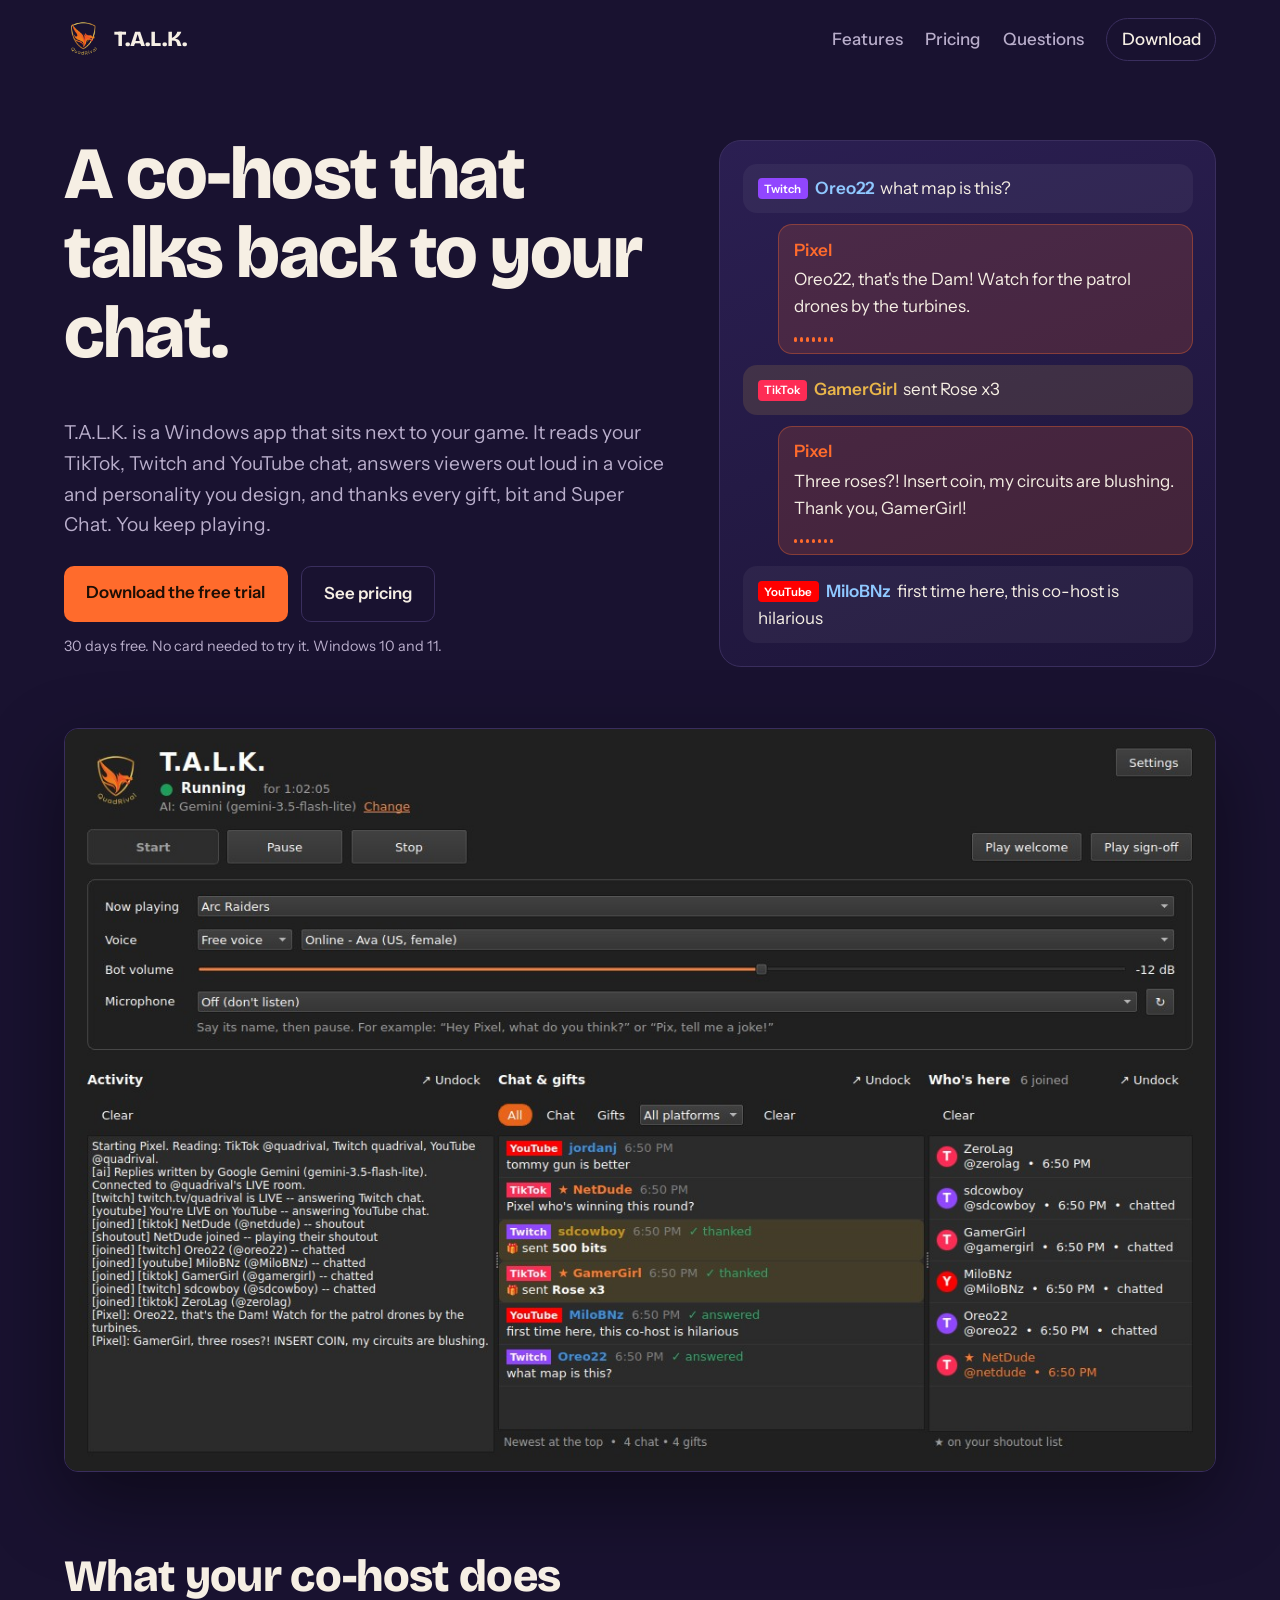
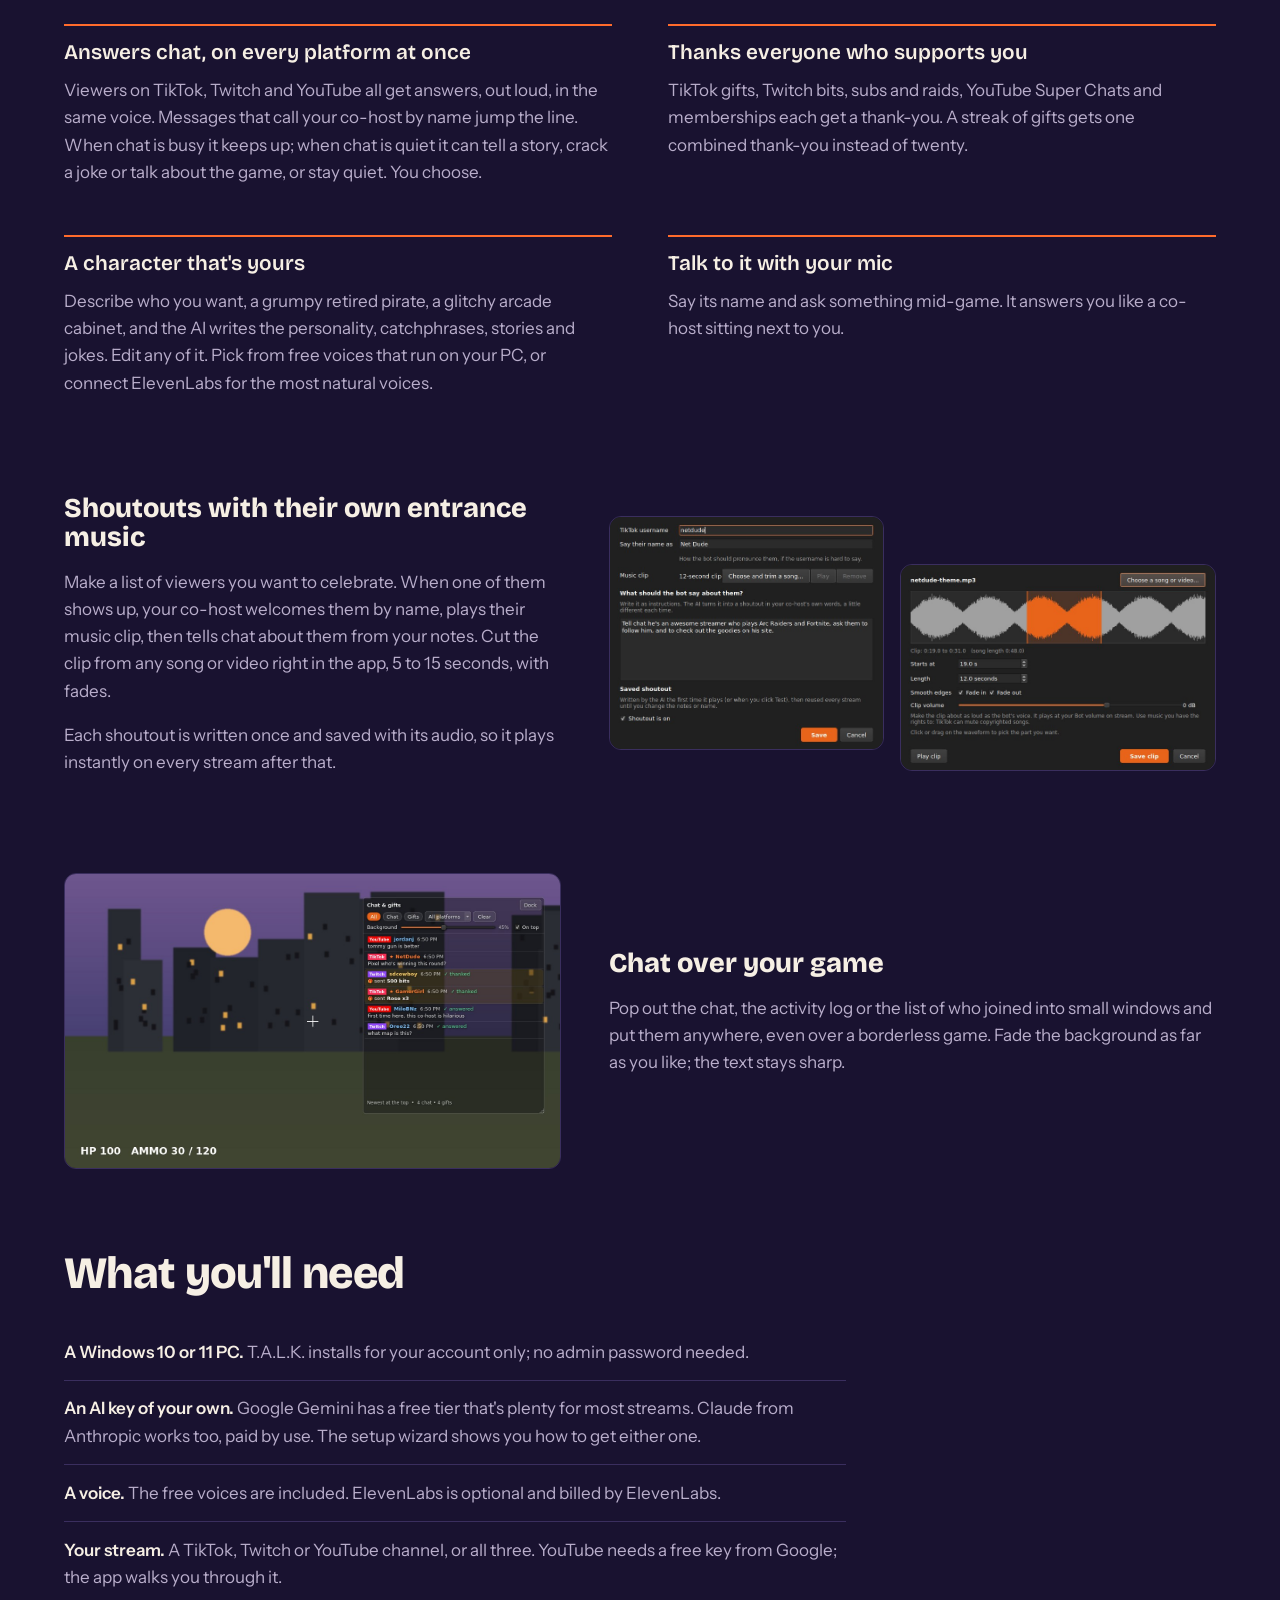
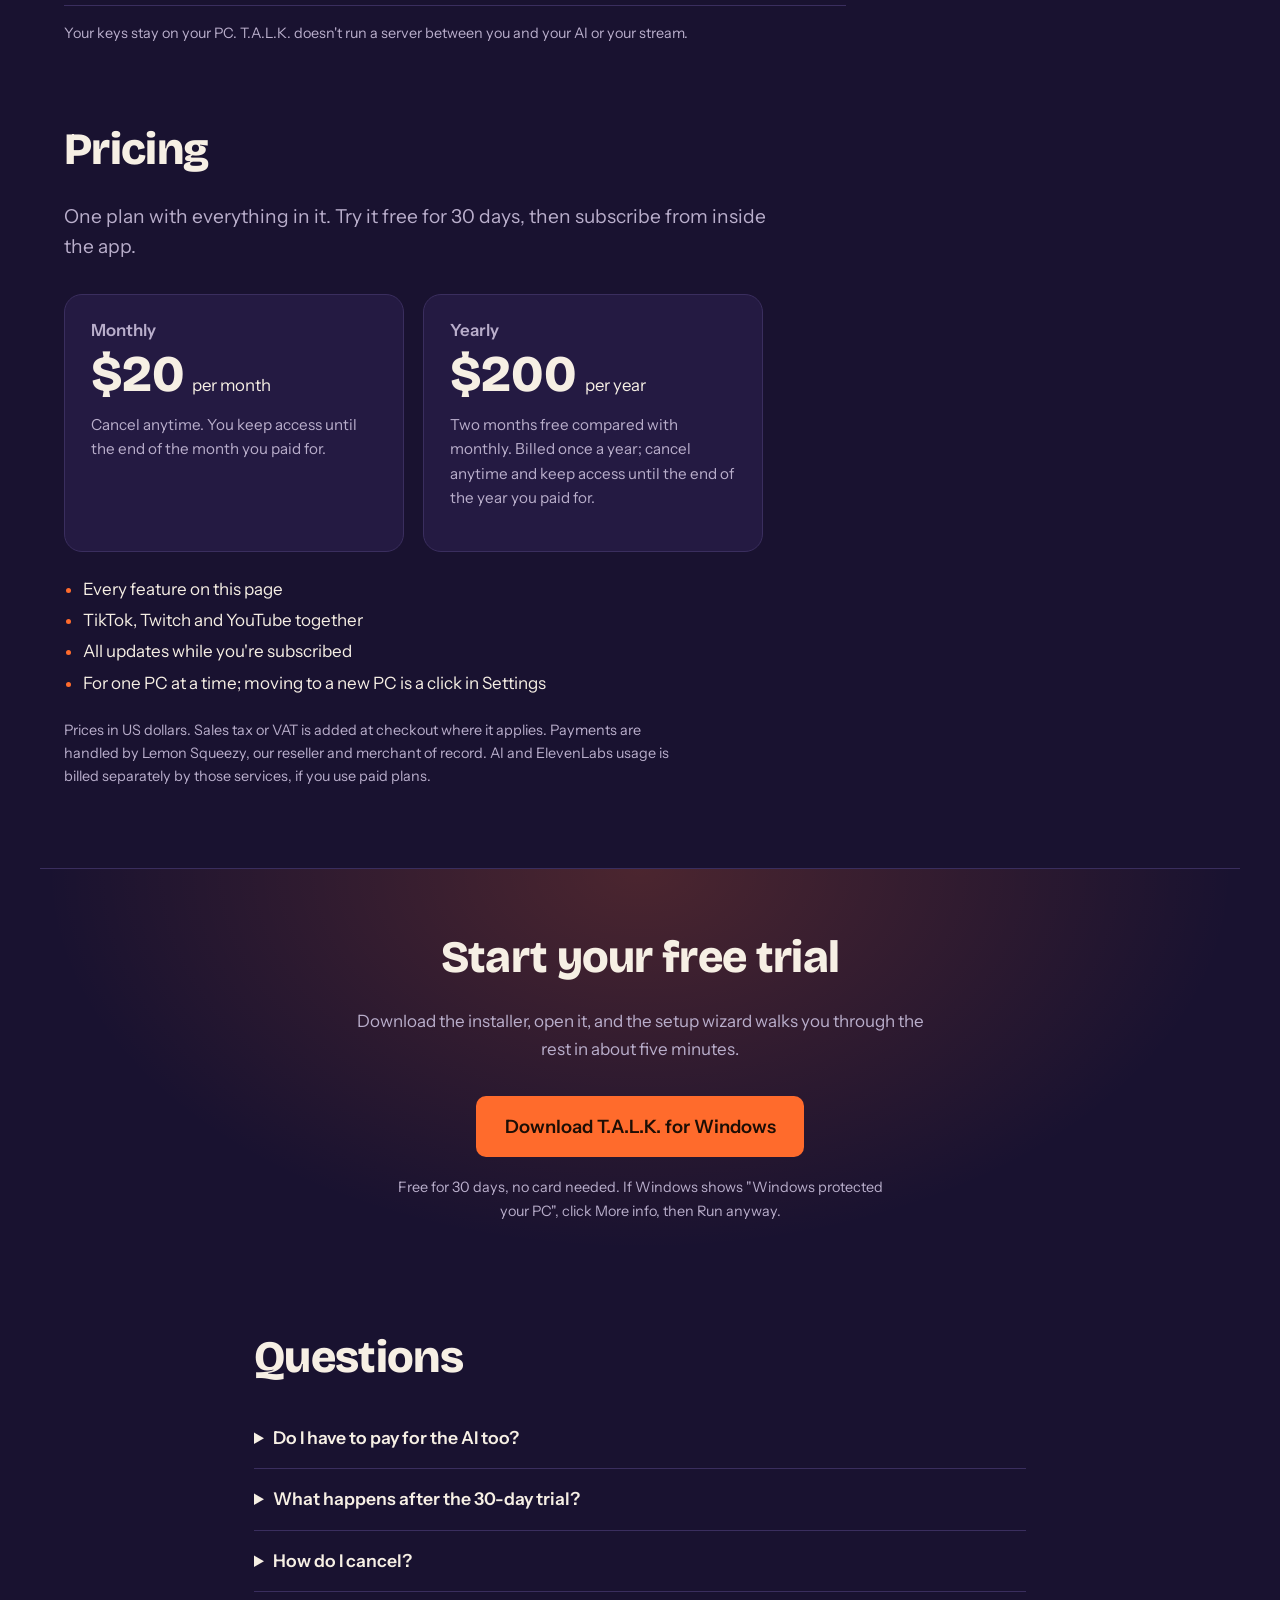
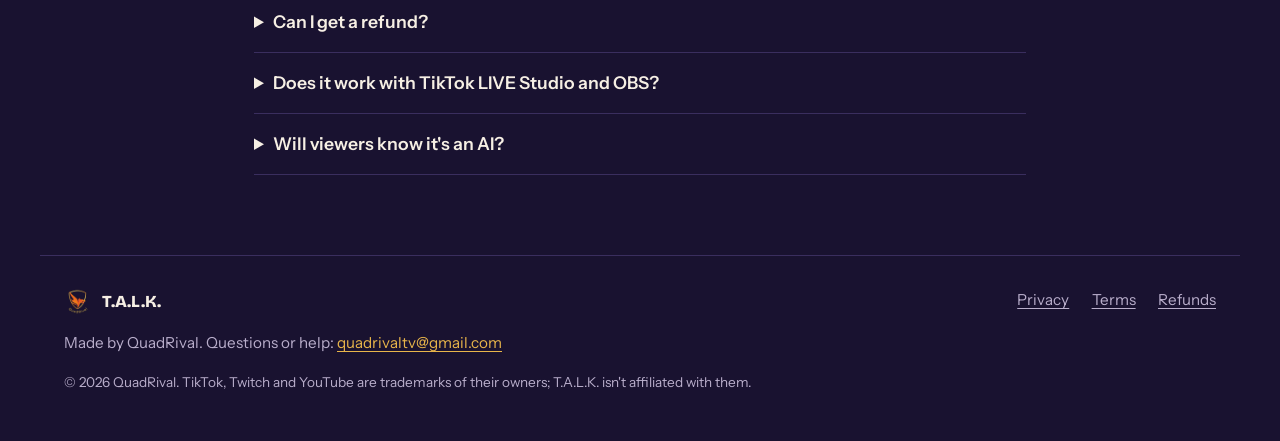
==== index.html @ 5dd4b15f "Add files via upload" ====
<!DOCTYPE html>
<html lang="en">
<head>
<meta charset="utf-8">
<meta name="viewport" content="width=device-width, initial-scale=1">
<title>T.A.L.K. – an AI co-host for your live streams</title>
<meta name="description" content="T.A.L.K. is a Windows app that adds an AI co-host to your TikTok, Twitch and YouTube live streams. It reads chat, answers viewers out loud and thanks gifters.">
<link rel="icon" href="assets/favicon.png">
<link rel="preconnect" href="https://fonts.googleapis.com">
<link rel="preconnect" href="https://fonts.gstatic.com" crossorigin>
<link href="https://fonts.googleapis.com/css2?family=Bricolage+Grotesque:opsz,wght@12..96,600;12..96,800&family=Instrument+Sans:wght@400;500;600&display=swap" rel="stylesheet">
<link rel="stylesheet" href="style.css">
</head>
<body>

<header class="top">
  <a class="brand" href="./"><img src="assets/logo.png" alt="" width="40" height="40"><span>T.A.L.K.</span></a>
  <nav>
    <a href="#features">Features</a>
    <a href="#pricing">Pricing</a>
    <a href="#faq">Questions</a>
    <a class="nav-cta" href="#download">Download</a>
  </nav>
</header>

<main>
  <section class="hero">
    <div class="hero-copy">
      <h1>A co-host that talks back to your chat.</h1>
      <p class="lead">T.A.L.K. is a Windows app that sits next to your game. It reads your TikTok, Twitch and YouTube chat, answers viewers out loud in a voice and personality you design, and thanks every gift, bit and Super Chat. You keep playing.</p>
      <div class="actions">
        <a class="button primary" href="#download">Download the free trial</a>
        <a class="button quiet" href="#pricing">See pricing</a>
      </div>
      <p class="fine">30 days free. No card needed to try it. Windows 10 and 11.</p>
    </div>

    <div class="stage" aria-label="Example of T.A.L.K. answering live chat">
      <ol class="chat">
        <li class="msg" style="--i:0"><span class="badge twitch">Twitch</span><b>Oreo22</b><p>what map is this?</p></li>
        <li class="msg bot" style="--i:1"><b>Pixel</b><p>Oreo22, that's the Dam! Watch for the patrol drones by the turbines.</p><span class="voice" aria-hidden="true"><i></i><i></i><i></i><i></i><i></i><i></i><i></i></span></li>
        <li class="msg gift" style="--i:2"><span class="badge tiktok">TikTok</span><b>GamerGirl</b><p>sent Rose x3</p></li>
        <li class="msg bot" style="--i:3"><b>Pixel</b><p>Three roses?! Insert coin, my circuits are blushing. Thank you, GamerGirl!</p><span class="voice" aria-hidden="true"><i></i><i></i><i></i><i></i><i></i><i></i><i></i></span></li>
        <li class="msg" style="--i:4"><span class="badge youtube">YouTube</span><b>MiloBNz</b><p>first time here, this co-host is hilarious</p></li>
      </ol>
    </div>
  </section>

  <figure class="shot wide">
    <img src="assets/screen-main.jpg" alt="The T.A.L.K. window while live: controls at the top, then the activity log, a combined Chat and gifts list with TikTok, Twitch and YouTube badges, and a list of who joined." width="1240" height="800" loading="lazy">
  </figure>

  <section id="features" class="features">
    <h2>What your co-host does</h2>

    <div class="feature">
      <div class="feature-text">
        <h3>Answers chat, on every platform at once</h3>
        <p>Viewers on TikTok, Twitch and YouTube all get answers, out loud, in the same voice. Messages that call your co-host by name jump the line. When chat is busy it keeps up; when chat is quiet it can tell a story, crack a joke or talk about the game, or stay quiet. You choose.</p>
      </div>
      <div class="feature-text">
        <h3>Thanks everyone who supports you</h3>
        <p>TikTok gifts, Twitch bits, subs and raids, YouTube Super Chats and memberships each get a thank-you. A streak of gifts gets one combined thank-you instead of twenty.</p>
      </div>
      <div class="feature-text">
        <h3>A character that's yours</h3>
        <p>Describe who you want, a grumpy retired pirate, a glitchy arcade cabinet, and the AI writes the personality, catchphrases, stories and jokes. Edit any of it. Pick from free voices that run on your PC, or connect ElevenLabs for the most natural voices.</p>
      </div>
      <div class="feature-text">
        <h3>Talk to it with your mic</h3>
        <p>Say its name and ask something mid-game. It answers you like a co-host sitting next to you.</p>
      </div>
    </div>

    <div class="split">
      <div class="split-text">
        <h3>Shoutouts with their own entrance music</h3>
        <p>Make a list of viewers you want to celebrate. When one of them shows up, your co-host welcomes them by name, plays their music clip, then tells chat about them from your notes. Cut the clip from any song or video right in the app, 5 to 15 seconds, with fades.</p>
        <p>Each shoutout is written once and saved with its audio, so it plays instantly on every stream after that.</p>
      </div>
      <div class="split-shots">
        <img src="assets/screen-shoutout.jpg" alt="Editing a shoutout: TikTok username, the name to say, a 12-second music clip and notes for what to tell chat." width="611" height="520" loading="lazy">
        <img src="assets/screen-trimmer.jpg" alt="The clip trimmer: a song's waveform with a 12-second section highlighted, start and length settings, fades and volume." width="720" height="470" loading="lazy">
      </div>
    </div>

    <div class="split reverse">
      <div class="split-text">
        <h3>Chat over your game</h3>
        <p>Pop out the chat, the activity log or the list of who joined into small windows and put them anywhere, even over a borderless game. Fade the background as far as you like; the text stays sharp.</p>
      </div>
      <div class="split-shots single">
        <img src="assets/screen-overlay.jpg" alt="The Chat and gifts list floating over a game with a see-through background." width="1280" height="760" loading="lazy">
      </div>
    </div>
  </section>

  <section class="needs">
    <h2>What you'll need</h2>
    <ul>
      <li><b>A Windows 10 or 11 PC.</b> T.A.L.K. installs for your account only; no admin password needed.</li>
      <li><b>An AI key of your own.</b> Google Gemini has a free tier that's plenty for most streams. Claude from Anthropic works too, paid by use. The setup wizard shows you how to get either one.</li>
      <li><b>A voice.</b> The free voices are included. ElevenLabs is optional and billed by ElevenLabs.</li>
      <li><b>Your stream.</b> A TikTok, Twitch or YouTube channel, or all three. YouTube needs a free key from Google; the app walks you through it.</li>
    </ul>
    <p class="fine">Your keys stay on your PC. T.A.L.K. doesn't run a server between you and your AI or your stream.</p>
  </section>

  <section id="pricing" class="pricing">
    <h2>Pricing</h2>
    <p class="lead">One plan with everything in it. Try it free for 30 days, then subscribe from inside the app.</p>
    <div class="plans">
      <div class="plan">
        <h3>Monthly</h3>
        <p class="price"><span>$20</span> per month</p>
        <p>Cancel anytime. You keep access until the end of the month you paid for.</p>
      </div>
      <div class="plan">
        <h3>Yearly</h3>
        <p class="price"><span>$200</span> per year</p>
        <p>Two months free compared with monthly. Billed once a year; cancel anytime and keep access until the end of the year you paid for.</p>
      </div>
    </div>
    <ul class="included">
      <li>Every feature on this page</li>
      <li>TikTok, Twitch and YouTube together</li>
      <li>All updates while you're subscribed</li>
      <li>For one PC at a time; moving to a new PC is a click in Settings</li>
    </ul>
    <p class="fine">Prices in US dollars. Sales tax or VAT is added at checkout where it applies. Payments are handled by Lemon Squeezy, our reseller and merchant of record. AI and ElevenLabs usage is billed separately by those services, if you use paid plans.</p>
  </section>

  <section id="download" class="download">
    <h2>Start your free trial</h2>
    <p>Download the installer, open it, and the setup wizard walks you through the rest in about five minutes.</p>
    <a class="button primary big" href="https://github.com/NINONT/talk/releases/latest">Download T.A.L.K. for Windows</a>
    <p class="fine">Free for 30 days, no card needed. If Windows shows "Windows protected your PC", click More info, then Run anyway.</p>
  </section>

  <section id="faq" class="faq">
    <h2>Questions</h2>
    <details>
      <summary>Do I have to pay for the AI too?</summary>
      <p>Not necessarily. With a free Google Gemini key, most streamers pay nothing for the AI. If you choose Claude or ElevenLabs instead, those companies bill you directly for what you use. T.A.L.K. shows which AI and model you're using at all times.</p>
    </details>
    <details>
      <summary>What happens after the 30-day trial?</summary>
      <p>The app asks you to subscribe. Pick monthly or yearly, pay through Lemon Squeezy, and the license key you get by email unlocks T.A.L.K. If you don't subscribe, it stops answering chat; your settings stay on your PC in case you come back.</p>
    </details>
    <details>
      <summary>How do I cancel?</summary>
      <p>Use the link in your Lemon Squeezy receipt email, or email us. You keep access until the end of the period you paid for, and you won't be charged again.</p>
    </details>
    <details>
      <summary>Can I get a refund?</summary>
      <p>Yes, within 14 days of your first payment. See the <a href="refunds.html">refund policy</a>.</p>
    </details>
    <details>
      <summary>Does it work with TikTok LIVE Studio and OBS?</summary>
      <p>Yes. The voice plays like any other app on your PC. In OBS, add an Application Audio Capture source and pick the T.A.L.K. bot window. TikTok LIVE Studio picks it up as an app.</p>
    </details>
    <details>
      <summary>Will viewers know it's an AI?</summary>
      <p>Yes, if they ask. Your co-host plays its character, but it never pretends to be a person when someone sincerely asks, and it never pretends to be you.</p>
    </details>
  </section>
</main>

<footer class="foot">
  <div>
    <a class="brand small" href="./"><img src="assets/logo.png" alt="" width="28" height="28"><span>T.A.L.K.</span></a>
    <p>Made by QuadRival. Questions or help: <a href="mailto:quadrivaltv@gmail.com">quadrivaltv@gmail.com</a></p>
  </div>
  <nav>
    <a href="privacy.html">Privacy</a>
    <a href="terms.html">Terms</a>
    <a href="refunds.html">Refunds</a>
  </nav>
  <p class="copy">© 2026 QuadRival. TikTok, Twitch and YouTube are trademarks of their owners; T.A.L.K. isn't affiliated with them.</p>
</footer>

</body>
</html>
---- style.css ----
:root {
  --night: #191230;
  --raised: #241a42;
  --line: #3a2e5e;
  --text: #f6efe4;
  --muted: #b9aecb;
  --flame: #ff6b2c;
  --flame-deep: #e2531a;
  --gold: #e8b54a;
  --tiktok: #fe2c55;
  --twitch: #9146ff;
  --youtube: #ff0000;
  --display: "Bricolage Grotesque", "Segoe UI", system-ui, sans-serif;
  --body: "Instrument Sans", "Segoe UI", system-ui, sans-serif;
  color-scheme: dark;
}

* { box-sizing: border-box; }
html { scroll-behavior: smooth; }
body {
  margin: 0;
  background: var(--night);
  color: var(--text);
  font: 400 1.0625rem/1.6 var(--body);
  -webkit-font-smoothing: antialiased;
}
img { max-width: 100%; height: auto; display: block; }
a { color: var(--gold); text-underline-offset: 3px; }
a:hover { color: #f5cd77; }
:focus-visible { outline: 3px solid var(--gold); outline-offset: 3px; border-radius: 4px; }

h1, h2, h3 { font-family: var(--display); line-height: 1.08; margin: 0 0 0.6em; }
h1 { font-size: clamp(2.6rem, 6vw, 4.6rem); font-weight: 800; letter-spacing: -0.02em; }
h2 { font-size: clamp(1.9rem, 3.6vw, 2.8rem); font-weight: 800; letter-spacing: -0.015em; }
h3 { font-size: 1.3rem; font-weight: 600; }
p { margin: 0 0 1em; }
.lead { font-size: 1.2rem; color: var(--muted); max-width: 38em; }
.fine { font-size: 0.9rem; color: var(--muted); }

/* ---------- top bar ---------- */
.top {
  display: flex; align-items: center; justify-content: space-between; gap: 1rem;
  max-width: 1200px; margin: 0 auto; padding: 1.1rem 1.5rem;
}
.brand { display: inline-flex; align-items: center; gap: 0.6rem; color: var(--text); text-decoration: none;
  font-family: var(--display); font-weight: 800; font-size: 1.35rem; }
.brand.small { font-size: 1.05rem; }
.top nav { display: flex; align-items: center; gap: 1.4rem; flex-wrap: wrap; }
.top nav a { color: var(--muted); text-decoration: none; font-weight: 500; }
.top nav a:hover { color: var(--text); }
.top nav .nav-cta { color: var(--text); border: 1px solid var(--line); padding: 0.45rem 0.9rem; border-radius: 999px; }

/* ---------- buttons ---------- */
.actions { display: flex; flex-wrap: wrap; gap: 0.8rem; margin: 1.6rem 0 0.8rem; }
.button {
  display: inline-block; text-decoration: none; font-weight: 600; font-size: 1.05rem;
  padding: 0.85rem 1.4rem; border-radius: 10px; transition: background-color 0.15s, color 0.15s;
}
.button.primary { background: var(--flame); color: #1d0e05; }
.button.primary:hover { background: #ff8550; color: #1d0e05; }
.button.quiet { color: var(--text); border: 1px solid var(--line); }
.button.quiet:hover { background: var(--raised); color: var(--text); }
.button.big { font-size: 1.15rem; padding: 1rem 1.8rem; }

main > section, .shot.wide { max-width: 1200px; margin: 0 auto; padding: 0 1.5rem; }

/* ---------- hero ---------- */
.hero {
  display: grid; grid-template-columns: 1.1fr 0.9fr; gap: 3rem; align-items: center;
  padding-top: 3.5rem !important; padding-bottom: 3.5rem !important;
}
.hero h1 { max-width: 11em; }

/* The live chat, playing out once on load: the one moving thing on the page. */
.stage {
  background: linear-gradient(160deg, #2b1f52, #1d1538);
  border: 1px solid var(--line); border-radius: 22px; padding: 1.4rem;
}
.chat { list-style: none; margin: 0; padding: 0; display: flex; flex-direction: column; gap: 0.7rem; }
.msg {
  background: rgba(255, 255, 255, 0.05); border-radius: 14px; padding: 0.7rem 0.95rem;
  animation: arrive 0.45s ease-out both; animation-delay: calc(0.3s + var(--i) * 0.9s);
}
.msg b { font-weight: 600; color: #8fc8ff; margin-right: 0.4rem; }
.msg p { display: inline; margin: 0; }
.msg.gift { background: rgba(232, 181, 74, 0.14); }
.msg.gift b { color: var(--gold); }
.msg.bot { margin-left: 2.2rem; background: rgba(255, 107, 44, 0.16); border: 1px solid rgba(255, 107, 44, 0.35); }
.msg.bot b { color: var(--flame); display: block; margin-bottom: 0.15rem; }
.msg.bot p { display: block; }
.badge { display: inline-block; font-size: 0.72rem; font-weight: 600; color: #fff; padding: 0.08rem 0.4rem;
  border-radius: 4px; margin-right: 0.45rem; vertical-align: 0.1em; }
.badge.tiktok { background: var(--tiktok); }
.badge.twitch { background: var(--twitch); }
.badge.youtube { background: var(--youtube); }
.voice { display: flex; gap: 3px; align-items: flex-end; height: 14px; margin-top: 0.45rem; }
.voice i { width: 3px; background: var(--flame); border-radius: 2px; height: 30%;
  animation: talk 0.9s ease-in-out infinite; animation-delay: calc(var(--i, 0) * 0.1s); }
.voice i:nth-child(2) { animation-delay: 0.12s; } .voice i:nth-child(3) { animation-delay: 0.3s; }
.voice i:nth-child(4) { animation-delay: 0.05s; } .voice i:nth-child(5) { animation-delay: 0.22s; }
.voice i:nth-child(6) { animation-delay: 0.4s; } .voice i:nth-child(7) { animation-delay: 0.16s; }
@keyframes arrive { from { opacity: 0; transform: translateY(10px); } to { opacity: 1; transform: none; } }
@keyframes talk { 0%, 100% { height: 25%; } 50% { height: 100%; } }

/* ---------- screenshots ---------- */
.shot.wide img { border-radius: 14px; border: 1px solid var(--line); box-shadow: 0 30px 80px rgba(0, 0, 0, 0.45); }
.shot.wide { margin-bottom: 5rem; }

/* ---------- features ---------- */
.features > h2 { margin-bottom: 1.5rem; }
.feature { display: grid; grid-template-columns: repeat(2, 1fr); gap: 2rem 3.5rem; margin-bottom: 5rem; }
.feature-text { border-top: 2px solid var(--flame); padding-top: 1rem; }
.feature-text p { color: var(--muted); }
.split { display: grid; grid-template-columns: 0.9fr 1.1fr; gap: 3rem; align-items: center; margin-bottom: 5rem; }
.split.reverse .split-text { order: 2; }
.split-text p { color: var(--muted); }
.split-text h3 { font-size: 1.7rem; font-weight: 800; }
.split-shots { display: grid; grid-template-columns: 1fr 1.15fr; gap: 1rem; align-items: start; }
.split-shots.single { grid-template-columns: 1fr; }
.split-shots img { border-radius: 12px; border: 1px solid var(--line); }
.split-shots img:nth-child(2) { margin-top: 3rem; }

/* ---------- needs ---------- */
.needs { margin-bottom: 5rem; }
.needs ul { list-style: none; padding: 0; margin: 0 0 1rem; max-width: 46em; }
.needs li { padding: 0.9rem 0; border-bottom: 1px solid var(--line); color: var(--muted); }
.needs li b { color: var(--text); font-weight: 600; }

/* ---------- pricing ---------- */
.pricing { margin-bottom: 5rem; }
.plans { display: grid; grid-template-columns: repeat(2, minmax(0, 340px)); gap: 1.2rem; margin: 2rem 0 1.5rem; }
.plan { background: var(--raised); border: 1px solid var(--line); border-radius: 18px; padding: 1.6rem; }
.plan h3 { color: var(--muted); font-size: 1.05rem; font-family: var(--body); }
.plan p { color: var(--muted); font-size: 0.95rem; }
.price { color: var(--text) !important; font-size: 1.05rem !important; margin-bottom: 0.8rem; }
.price span { font-family: var(--display); font-weight: 800; font-size: 3.2rem; line-height: 1; margin-right: 0.3rem; }
.included { padding-left: 1.2rem; margin: 0 0 1.4rem; color: var(--text); }
.included li { margin: 0.25rem 0; }
.included li::marker { color: var(--flame); }
.pricing .fine { max-width: 44em; }

/* ---------- download ---------- */
.download {
  text-align: center; margin-bottom: 5rem;
  background: radial-gradient(ellipse at top, rgba(255, 107, 44, 0.22), transparent 70%);
  border-top: 1px solid var(--line); padding-top: 4rem !important; padding-bottom: 1rem !important;
}
.download p { color: var(--muted); max-width: 34em; margin-left: auto; margin-right: auto; }
.download .button { margin: 1rem 0 1.2rem; }

/* ---------- faq ---------- */
.faq { max-width: 820px !important; margin-bottom: 5rem !important; }
.faq details { border-bottom: 1px solid var(--line); padding: 1rem 0; }
.faq summary { cursor: pointer; font-weight: 600; font-size: 1.1rem; }
.faq details p { color: var(--muted); margin: 0.7rem 0 0; }

/* ---------- footer ---------- */
.foot {
  max-width: 1200px; margin: 0 auto; padding: 2rem 1.5rem 3rem; border-top: 1px solid var(--line);
  display: grid; grid-template-columns: 1fr auto; gap: 1rem 2rem; color: var(--muted); font-size: 0.95rem;
}
.foot nav { display: flex; gap: 1.4rem; align-items: flex-start; }
.foot nav a { color: var(--muted); }
.foot .copy { grid-column: 1 / -1; font-size: 0.85rem; margin: 0; }
.foot p { margin: 0.5rem 0 0; }

/* ---------- policy pages ---------- */
.doc { max-width: 760px; margin: 0 auto; padding: 2.5rem 1.5rem 4rem; }
.doc h1 { font-size: clamp(2.2rem, 5vw, 3.2rem); }
.doc h2 { font-size: 1.45rem; margin-top: 2.2rem; }
.doc p, .doc li { color: #e2d9eb; }
.doc .updated { color: var(--muted); }

/* ---------- small screens ---------- */
@media (max-width: 860px) {
  .hero, .split, .feature { grid-template-columns: 1fr; }
  .split.reverse .split-text { order: 0; }
  .split-shots img:nth-child(2) { margin-top: 0; }
  .plans { grid-template-columns: 1fr; }
  .top nav a:not(.nav-cta) { display: none; }
  .foot { grid-template-columns: 1fr; }
}

@media (prefers-reduced-motion: reduce) {
  html { scroll-behavior: auto; }
  .msg, .voice i { animation: none; }
}
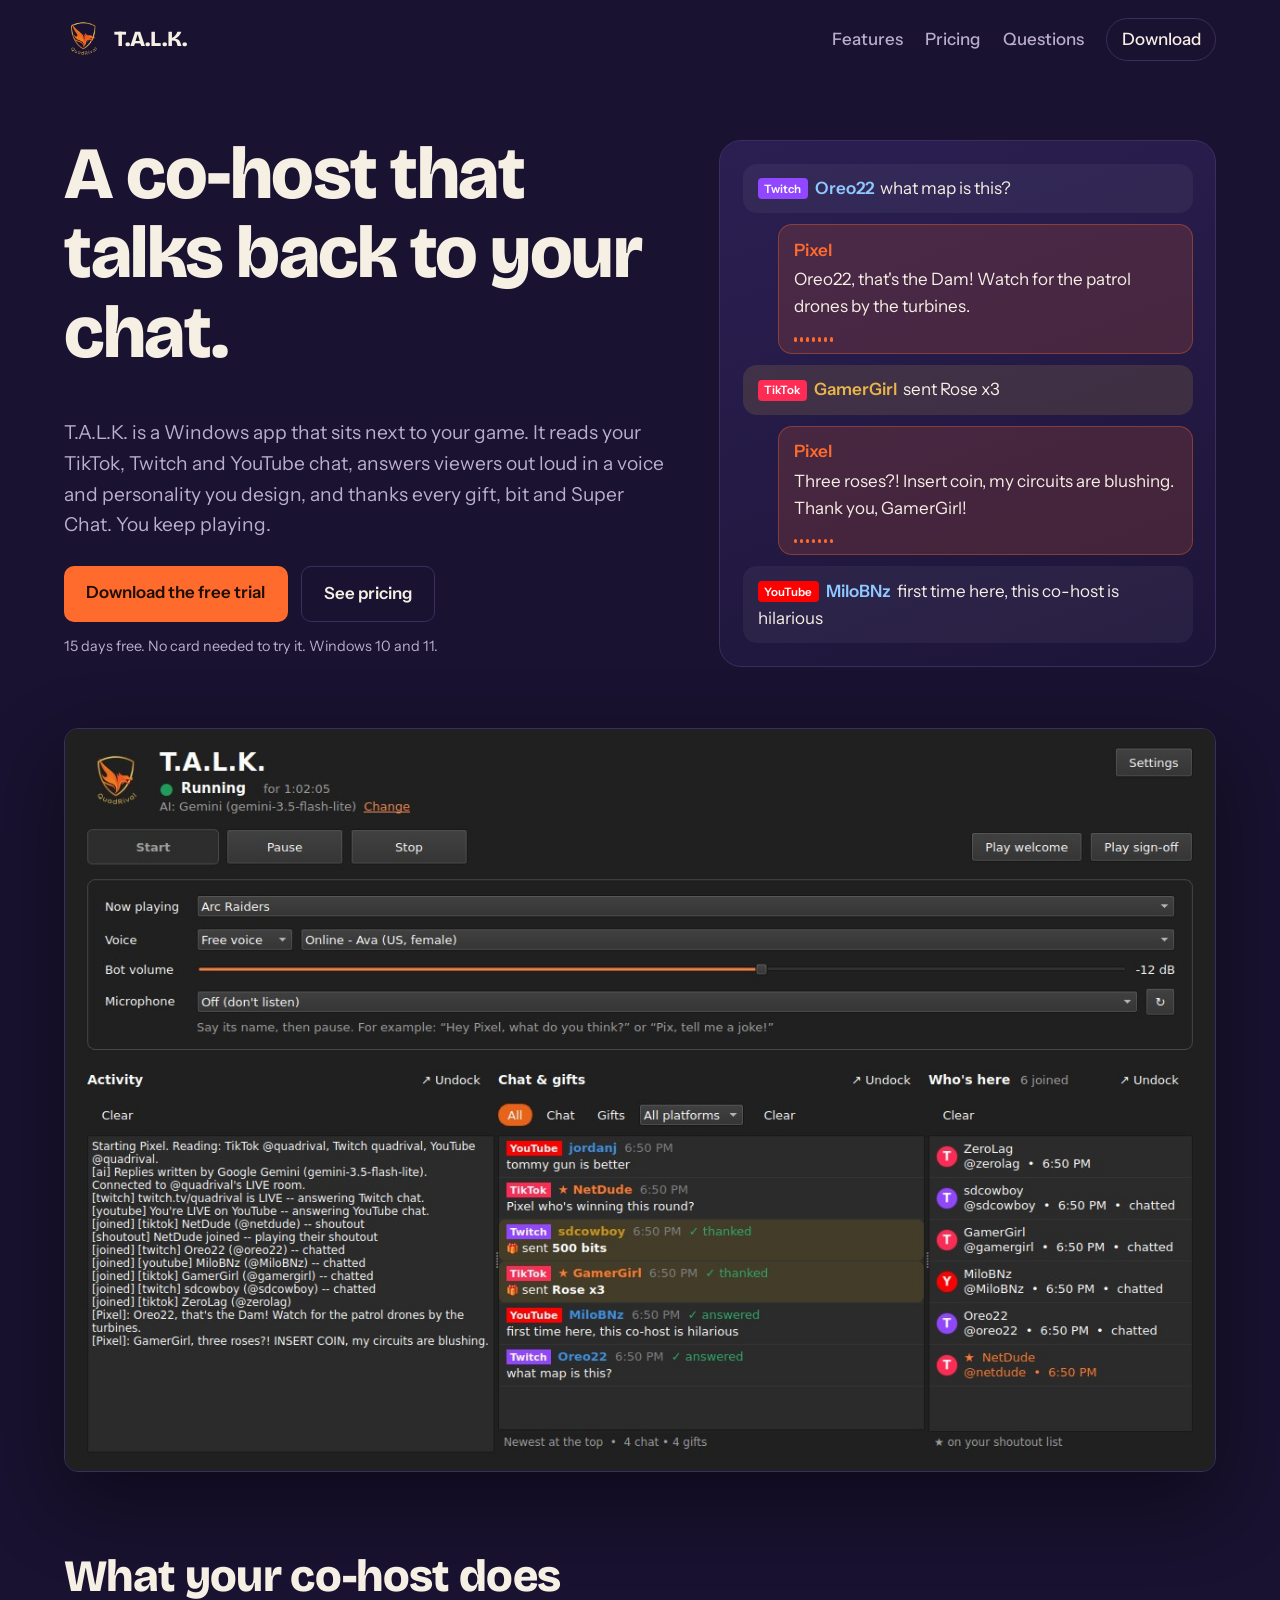
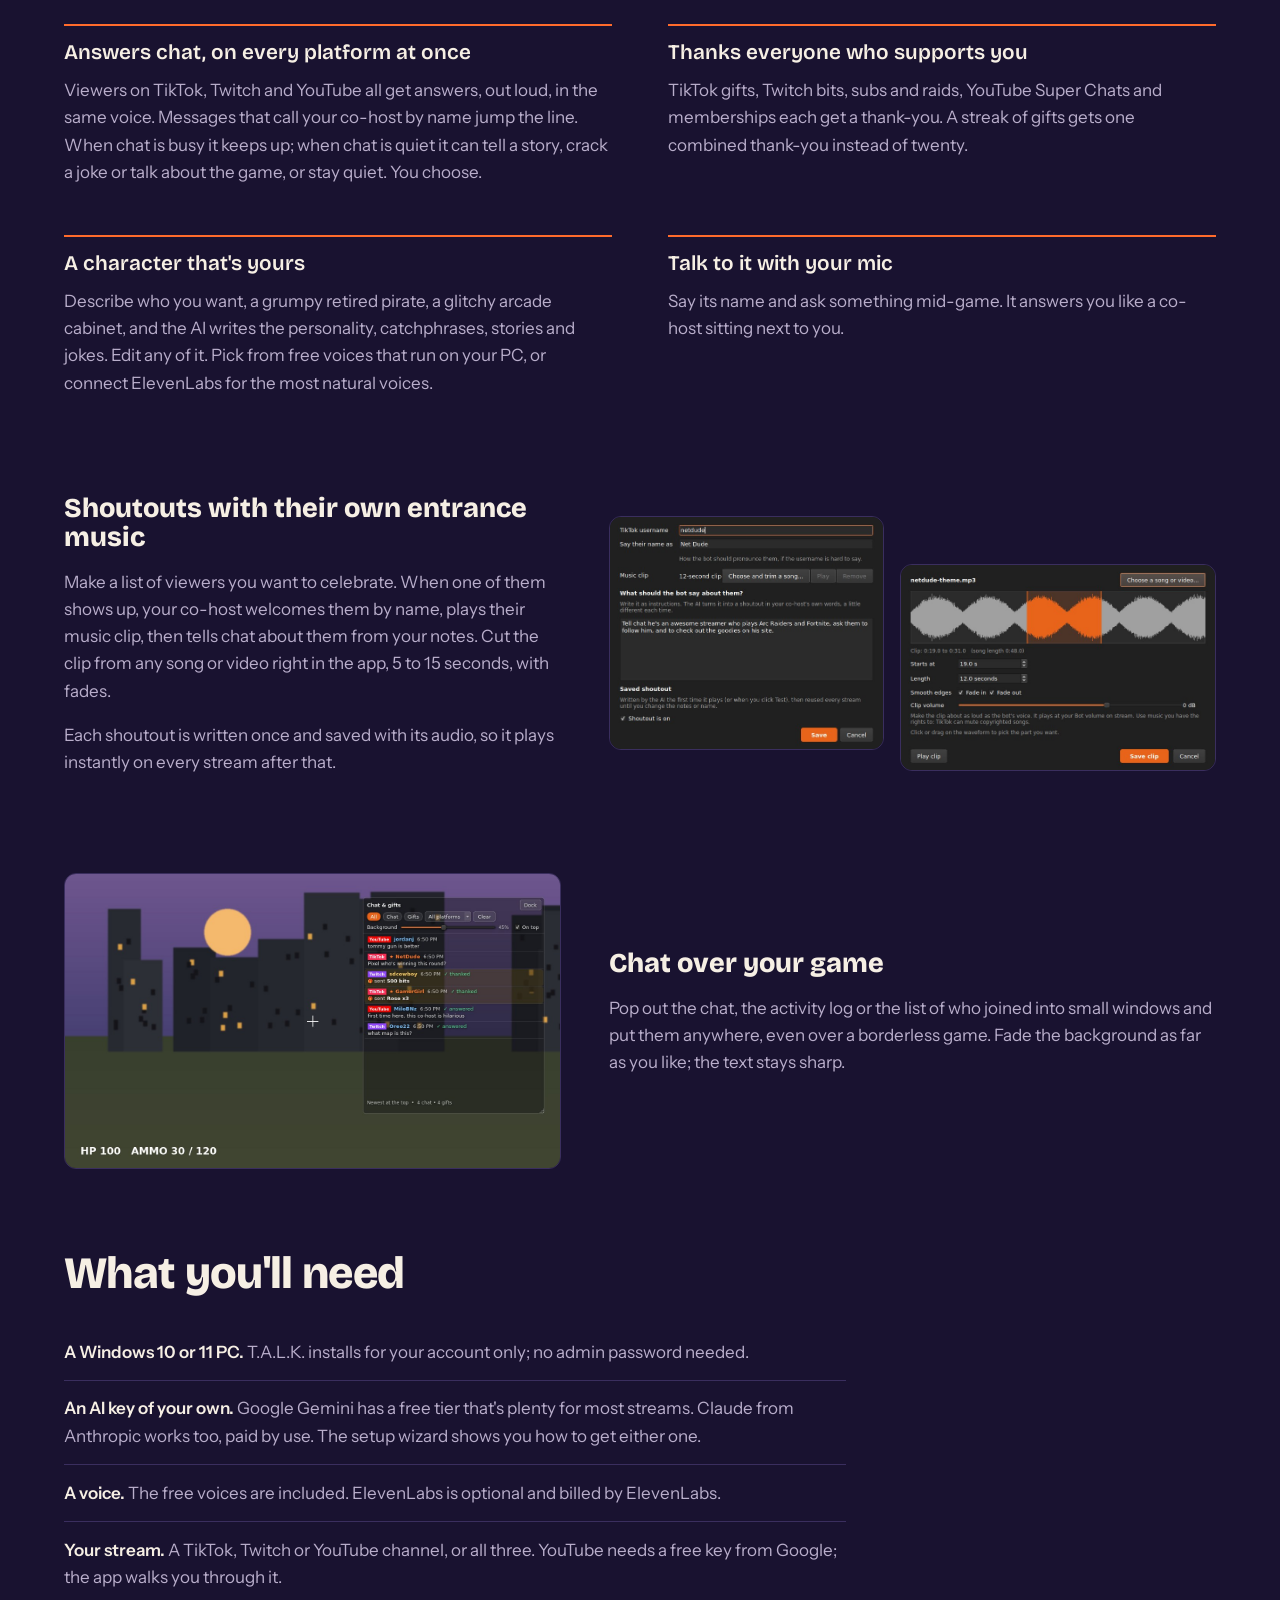
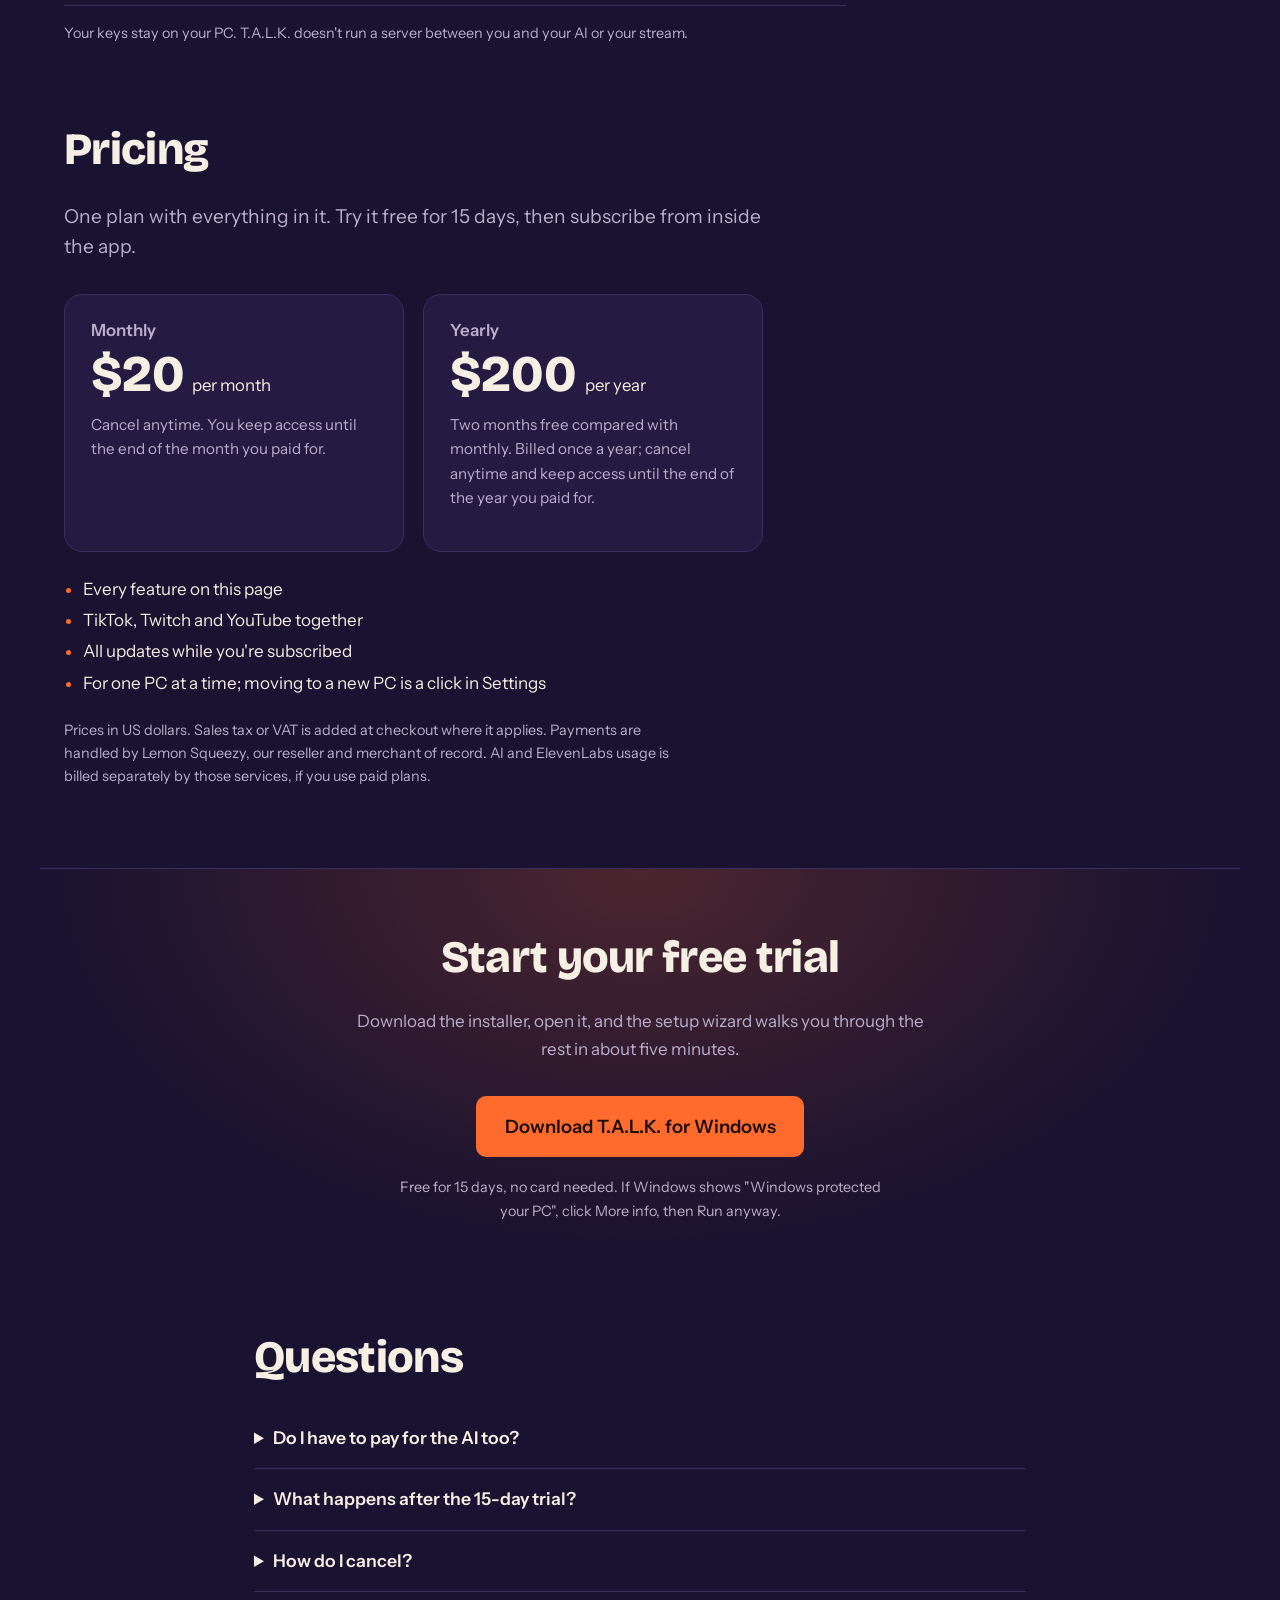
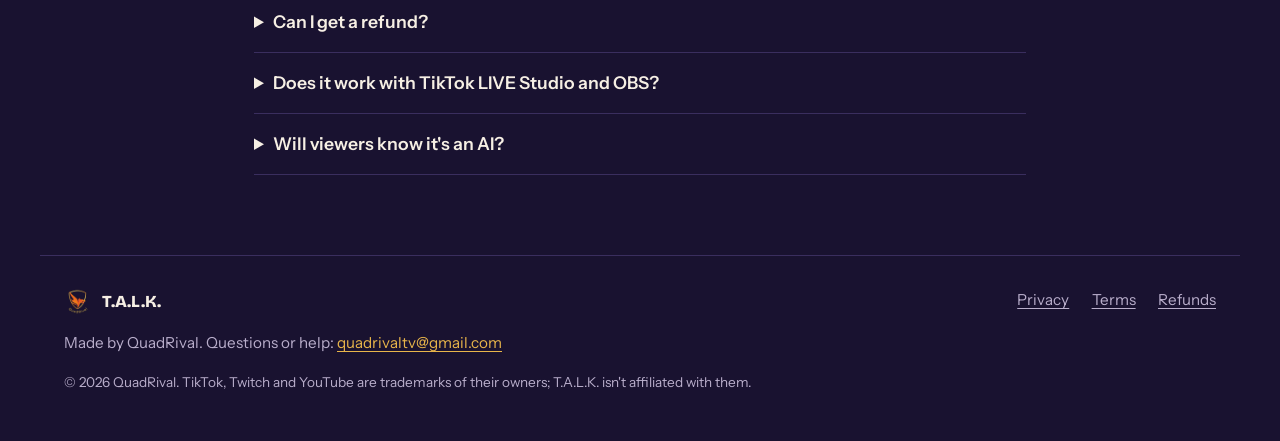
==== commit 3cb65b15: "Add files via upload" ====
--- a/index.html
+++ b/index.html
@@ -32,7 +32,7 @@
         <a class="button primary" href="#download">Download the free trial</a>
         <a class="button quiet" href="#pricing">See pricing</a>
       </div>
-      <p class="fine">30 days free. No card needed to try it. Windows 10 and 11.</p>
+      <p class="fine">15 days free. No card needed to try it. Windows 10 and 11.</p>
     </div>
 
     <div class="stage" aria-label="Example of T.A.L.K. answering live chat">
@@ -108,7 +108,7 @@
 
   <section id="pricing" class="pricing">
     <h2>Pricing</h2>
-    <p class="lead">One plan with everything in it. Try it free for 30 days, then subscribe from inside the app.</p>
+    <p class="lead">One plan with everything in it. Try it free for 15 days, then subscribe from inside the app.</p>
     <div class="plans">
       <div class="plan">
         <h3>Monthly</h3>
@@ -134,7 +134,7 @@
     <h2>Start your free trial</h2>
     <p>Download the installer, open it, and the setup wizard walks you through the rest in about five minutes.</p>
     <a class="button primary big" href="https://github.com/NINONT/talk/releases/latest">Download T.A.L.K. for Windows</a>
-    <p class="fine">Free for 30 days, no card needed. If Windows shows "Windows protected your PC", click More info, then Run anyway.</p>
+    <p class="fine">Free for 15 days, no card needed. If Windows shows "Windows protected your PC", click More info, then Run anyway.</p>
   </section>
 
   <section id="faq" class="faq">
@@ -144,7 +144,7 @@
       <p>Not necessarily. With a free Google Gemini key, most streamers pay nothing for the AI. If you choose Claude or ElevenLabs instead, those companies bill you directly for what you use. T.A.L.K. shows which AI and model you're using at all times.</p>
     </details>
     <details>
-      <summary>What happens after the 30-day trial?</summary>
+      <summary>What happens after the 15-day trial?</summary>
       <p>The app asks you to subscribe. Pick monthly or yearly, pay through Lemon Squeezy, and the license key you get by email unlocks T.A.L.K. If you don't subscribe, it stops answering chat; your settings stay on your PC in case you come back.</p>
     </details>
     <details>
